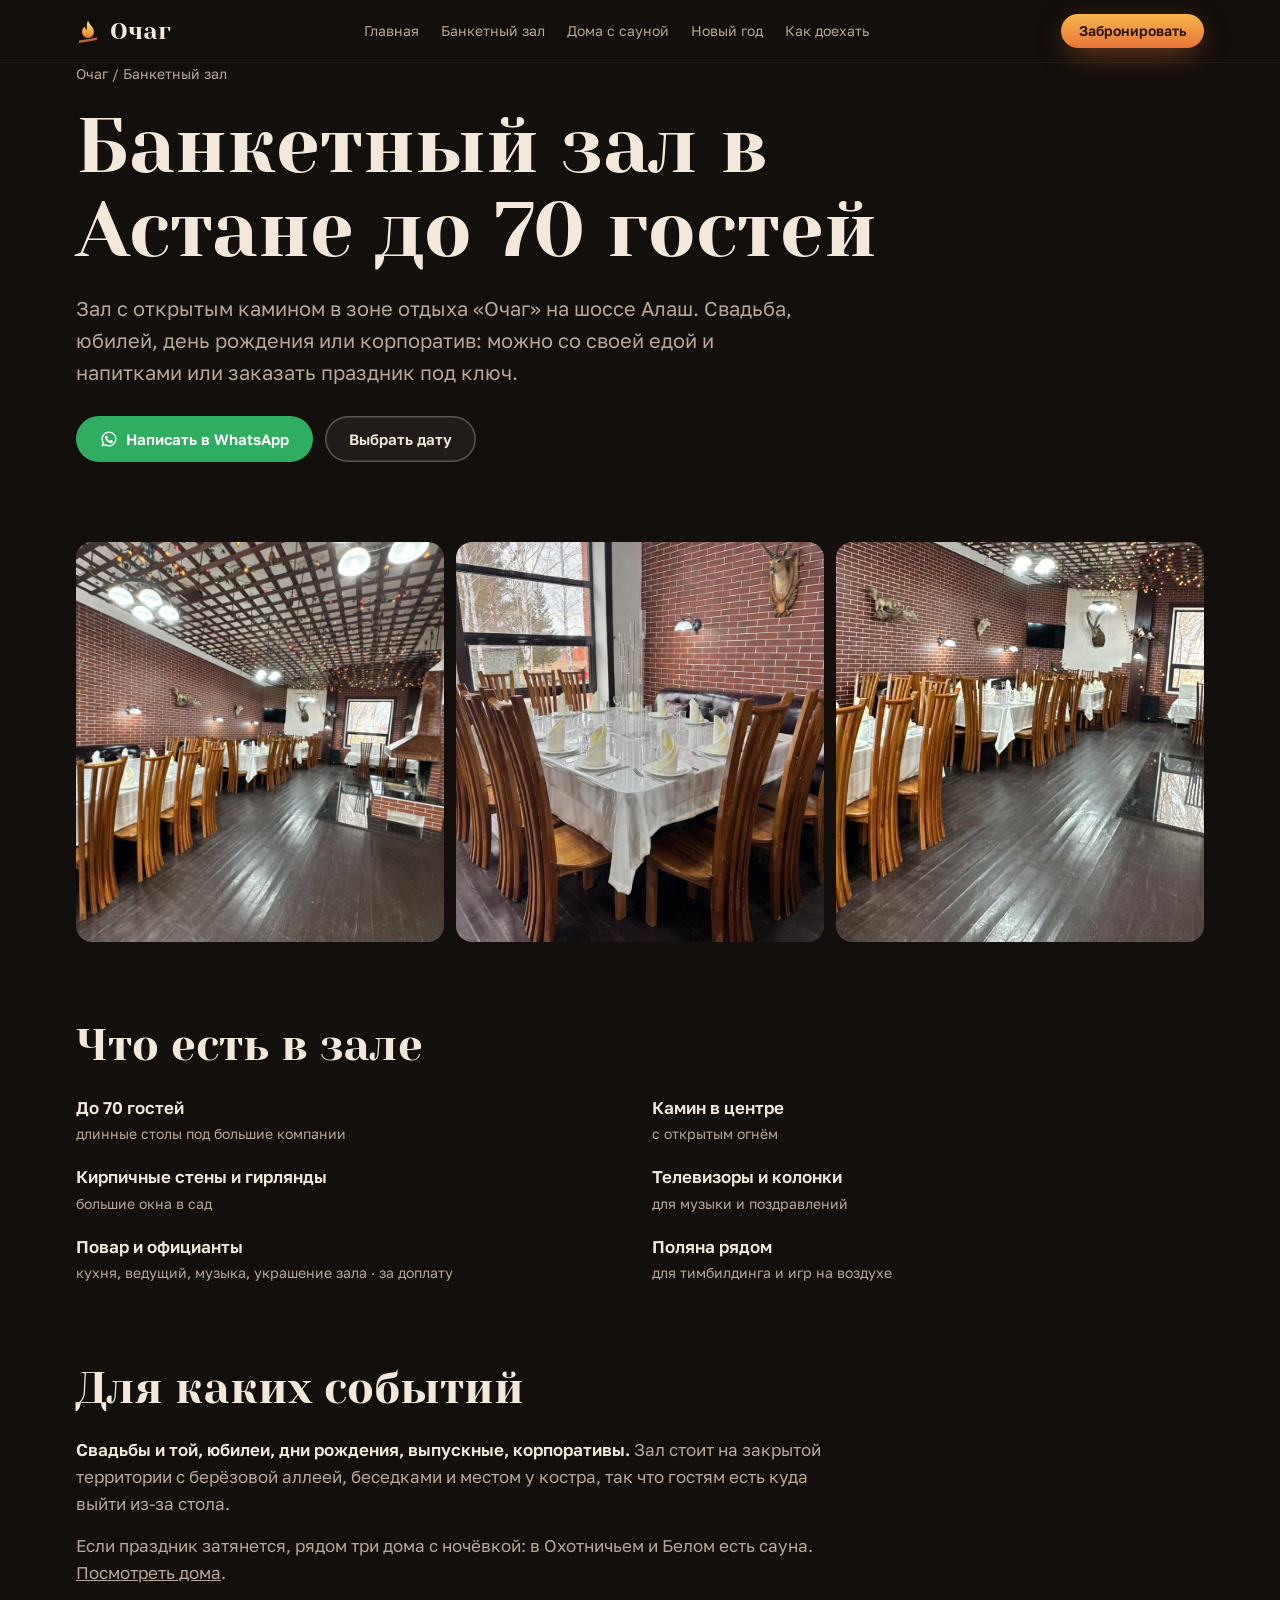
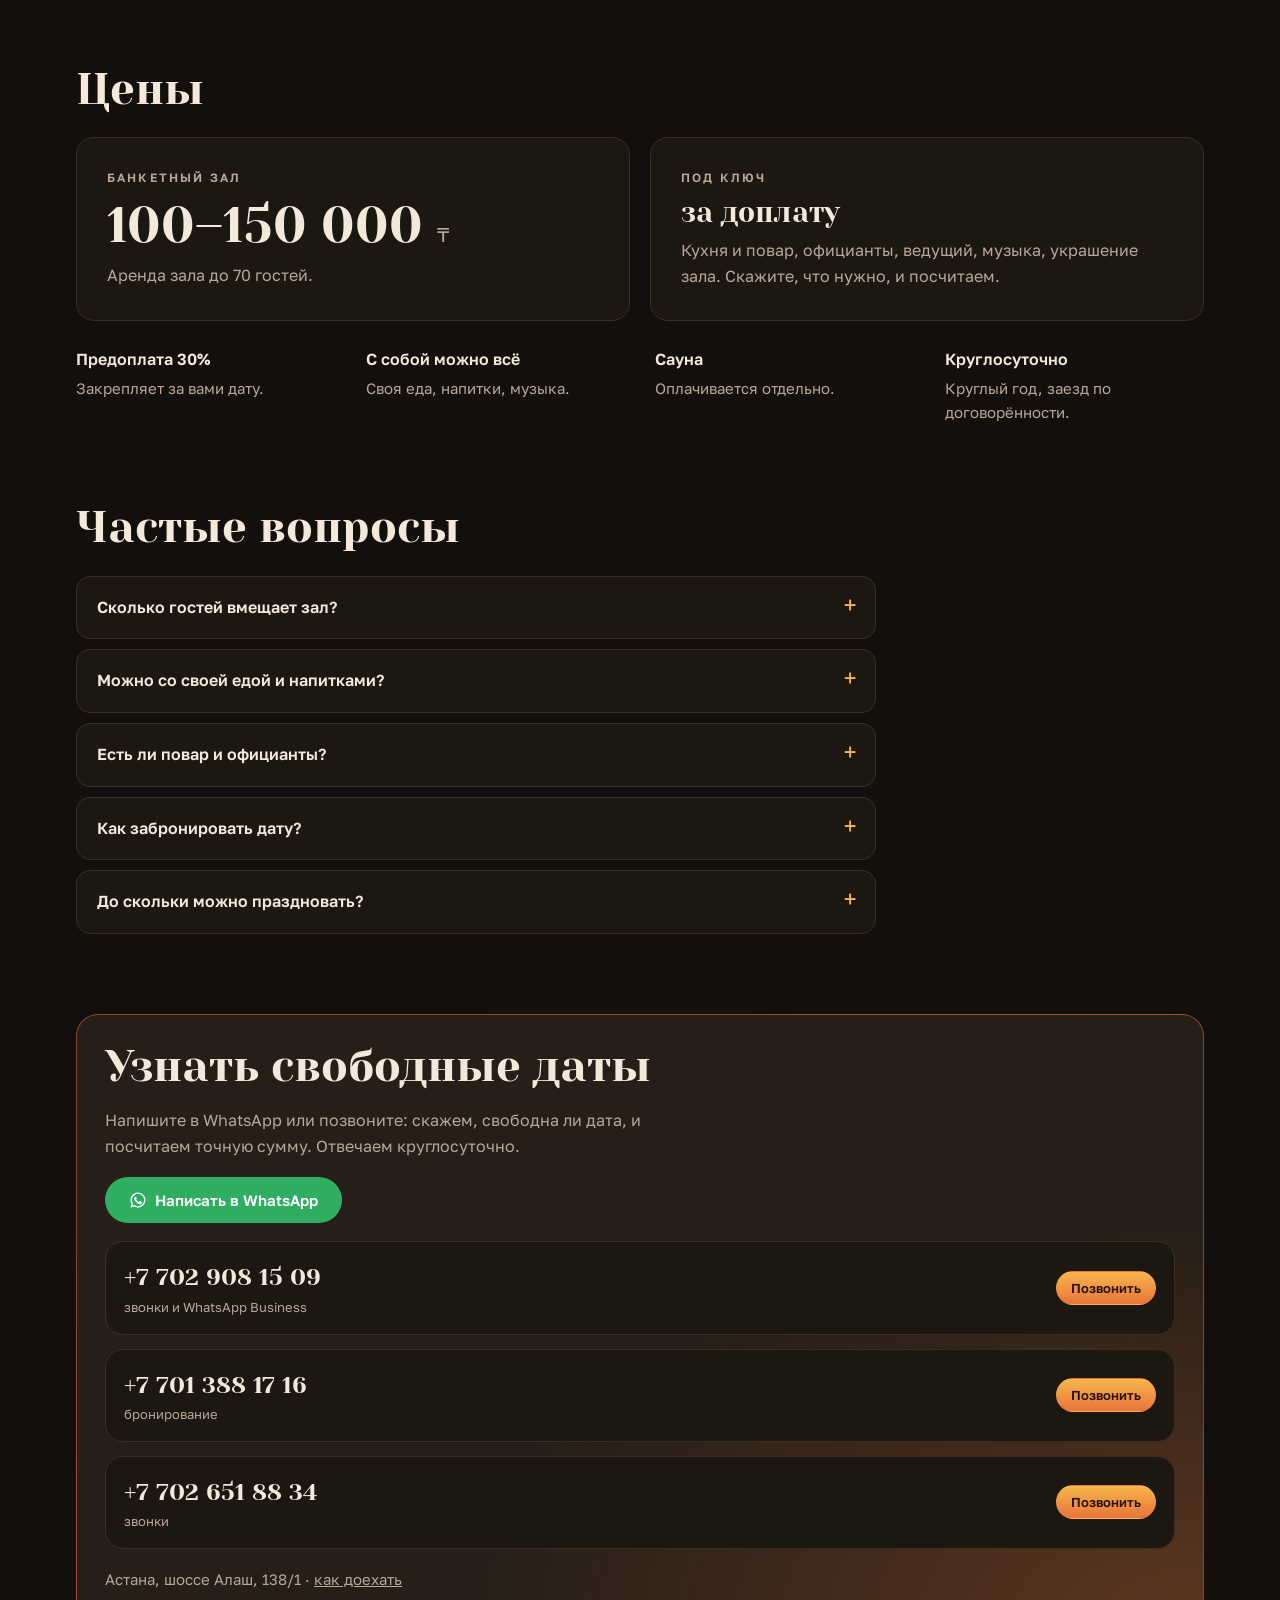
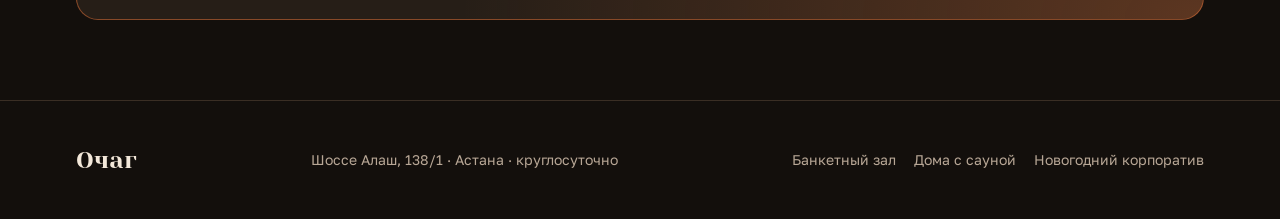
==== banketnyi-zal/index.html @ d5b0ad41 "Add landing pages (banquet hall, houses with sauna, New Year corporate) and Kazakh version of the ma" ====
<!DOCTYPE html>
<html lang="ru">
<head>
<meta charset="utf-8">
<meta name="viewport" content="width=device-width, initial-scale=1, viewport-fit=cover">
<title>Банкетный зал в Астане до 70 гостей — аренда | Очаг</title>
<meta name="description" content="Банкетный зал с камином в зоне отдыха «Очаг», Астана, шоссе Алаш 138/1. До 70 гостей, аренда 100–150 000 ₸, можно со своей едой или под ключ. Круглосуточно.">
<link rel="canonical" href="https://ochag-astana.asia/banketnyi-zal/">
<link rel="icon" href="/favicon.svg" type="image/svg+xml">
<link rel="icon" href="/favicon.ico" sizes="32x32">
<link rel="apple-touch-icon" href="/apple-touch-icon.png">
<meta name="theme-color" content="#130F0C">
<meta property="og:type" content="website">
<meta property="og:url" content="https://ochag-astana.asia/banketnyi-zal/">
<meta property="og:title" content="Банкетный зал в Астане до 70 гостей — Очаг">
<meta property="og:description" content="Банкетный зал с камином в зоне отдыха «Очаг», Астана, шоссе Алаш 138/1. До 70 гостей, аренда 100–150 000 ₸, можно со своей едой или под ключ. Круглосуточно.">
<meta property="og:image" content="https://ochag-astana.asia/img/og.jpg">
<meta property="og:locale" content="ru_RU">
<meta name="twitter:card" content="summary_large_image">
<script type="application/ld+json">[{"@context":"https://schema.org","@type":"BreadcrumbList","itemListElement":[{"@type":"ListItem","position":1,"name":"Очаг","item":"https://ochag-astana.asia/"},{"@type":"ListItem","position":2,"name":"Банкетный зал","item":"https://ochag-astana.asia/banketnyi-zal/"}]},{"@context":"https://schema.org","@type":"FAQPage","mainEntity":[{"@type":"Question","name":"Сколько гостей вмещает зал?","acceptedAnswer":{"@type":"Answer","text":"До 70 гостей."}},{"@type":"Question","name":"Можно со своей едой и напитками?","acceptedAnswer":{"@type":"Answer","text":"Да, с собой можно всё: еду, напитки, музыку."}},{"@type":"Question","name":"Есть ли повар и официанты?","acceptedAnswer":{"@type":"Answer","text":"Да. Кухня, повар, официанты, ведущий, музыка и украшение зала заказываются за доплату."}},{"@type":"Question","name":"Как забронировать дату?","acceptedAnswer":{"@type":"Answer","text":"Напишите в WhatsApp или позвоните. Дату закрепляет предоплата 30%."}},{"@type":"Question","name":"До скольки можно праздновать?","acceptedAnswer":{"@type":"Answer","text":"Работаем круглосуточно, время обсуждается при бронировании."}}]}]</script>
<link rel="preconnect" href="https://fonts.googleapis.com">
<link rel="preconnect" href="https://fonts.gstatic.com" crossorigin>
<link rel="stylesheet" href="https://fonts.googleapis.com/css2?family=Yeseva+One&family=Golos+Text:wght@400;500;600&display=swap">
<link rel="stylesheet" href="/css/site.css">
<!-- Yandex.Metrika counter -->
<script>
window.__YM=114222479;
(function(m,e,t,r,i,k,a){m[i]=m[i]||function(){(m[i].a=m[i].a||[]).push(arguments)};m[i].l=1*new Date();for(var j=0;j<document.scripts.length;j++){if(document.scripts[j].src===r){return;}}k=e.createElement(t),a=e.getElementsByTagName(t)[0],k.async=1,k.src=r,a.parentNode.insertBefore(k,a)})(window,document,"script","https://mc.yandex.ru/metrika/tag.js","ym");
ym(114222479,"init",{clickmap:true,trackLinks:true,accurateTrackBounce:true,webvisor:true});
</script>
<noscript><div><img src="https://mc.yandex.ru/watch/114222479" style="position:absolute;left:-9999px" alt=""></div></noscript>
<!-- /Yandex.Metrika counter -->
</head>
<body class="lp">
<header class="bar">
  <div class="wrap">
    <a class="logo" href="/" aria-label="Очаг, на главную"><svg viewBox="0 0 24 24" aria-hidden="true"><defs><linearGradient id="lg" x1="0" y1="0" x2="0" y2="1"><stop offset="0" stop-color="#FFE3A6"/><stop offset=".5" stop-color="#F7B64C"/><stop offset="1" stop-color="#E8743A"/></linearGradient></defs><path fill="url(#lg)" d="M12 1.5c1.2 4.3 6 6.2 6 11.6A6 6 0 0 1 12 19a6 6 0 0 1-6-5.9c0-2.8 1.5-4.3 2.7-5.6.3 2 1.3 3 2.3 3.3C10.6 8 10.6 4.8 12 1.5Z"/><path fill="#E8743A" d="M3 21.5 21 18.5V21L3 24z" opacity=".8"/></svg>Очаг</a>
    <nav class="nav" aria-label="Разделы">
      <a href="/">Главная</a>
      <a href="/banketnyi-zal/">Банкетный зал</a>
      <a href="/doma-s-saunoi/">Дома с сауной</a>
      <a href="/novogodnii-korporativ/">Новый год</a>
      <a href="/#where">Как доехать</a>
    </nav>
    <a class="btn btn-fire btn-sm" href="/#book">Забронировать</a>
  </div>
</header>
<main>
  <section class="lp-hero"><div class="wrap">
    <div class="crumbs"><a href="/">Очаг</a> / Банкетный зал</div>
    <h1>Банкетный зал в Астане до 70 гостей</h1>
    <p class="lead">Зал с открытым камином в зоне отдыха «Очаг» на шоссе Алаш. Свадьба, юбилей, день рождения или корпоратив: можно со своей едой и напитками или заказать праздник под ключ.</p>
    <div class="ctas"><a class="btn btn-wa" data-wa="Здравствуйте! Хочу узнать про банкетный зал в «Очаге»." data-goal="whatsapp" href="https://wa.me/77029081509?text=%D0%97%D0%B4%D1%80%D0%B0%D0%B2%D1%81%D1%82%D0%B2%D1%83%D0%B9%D1%82%D0%B5%21%20%D0%A5%D0%BE%D1%87%D1%83%20%D1%83%D0%B7%D0%BD%D0%B0%D1%82%D1%8C%20%D0%BF%D1%80%D0%BE%20%D0%B1%D0%B0%D0%BD%D0%BA%D0%B5%D1%82%D0%BD%D1%8B%D0%B9%20%D0%B7%D0%B0%D0%BB%20%D0%B2%20%C2%AB%D0%9E%D1%87%D0%B0%D0%B3%D0%B5%C2%BB." target="_blank" rel="noopener"><svg width="18" height="18" viewBox="0 0 24 24" aria-hidden="true"><path fill="currentColor" d="M12 2a10 10 0 0 0-8.6 15.1L2 22l5-1.3A10 10 0 1 0 12 2Zm0 18.2a8.2 8.2 0 0 1-4.2-1.2l-.3-.2-3 .8.8-2.9-.2-.3A8.2 8.2 0 1 1 12 20.2Zm4.5-6.1c-.2-.1-1.5-.7-1.7-.8-.2-.1-.4-.1-.6.1l-.8 1c-.1.2-.3.2-.5.1a6.7 6.7 0 0 1-3.3-2.9c-.3-.4.2-.4.7-1.3.1-.2 0-.3 0-.4l-.8-1.8c-.2-.5-.4-.4-.6-.4h-.5a1 1 0 0 0-.7.3 3 3 0 0 0-.9 2.2 5.2 5.2 0 0 0 1.1 2.7 11.8 11.8 0 0 0 4.5 4c1.7.7 2.3.8 3.2.6.5-.1 1.5-.6 1.7-1.2.2-.6.2-1.1.2-1.2-.1-.1-.3-.2-.5-.3Z"/></svg>Написать в WhatsApp</a><a class="btn btn-ghost" href="/#book">Выбрать дату</a></div>
  </div></section>
  <section><div class="wrap"><div class="lp-pics"><img src="/img/hall.jpg" alt="Банкетный зал «Очага» с камином и гирляндами" loading="lazy"><img src="/img/hall-window.jpg" alt="Столы у больших окон банкетного зала" loading="lazy"><img src="/img/hall-pano.jpg" alt="Панорама банкетного зала: столы вдоль кирпичных стен" loading="lazy"></div></div></section>
  <section><div class="wrap"><h2>Что есть в зале</h2><ul class="feat"><li><b>До 70 гостей</b><span>длинные столы под большие компании</span></li><li><b>Камин в центре</b><span>с открытым огнём</span></li><li><b>Кирпичные стены и гирлянды</b><span>большие окна в сад</span></li><li><b>Телевизоры и колонки</b><span>для музыки и поздравлений</span></li><li><b>Повар и официанты</b><span>кухня, ведущий, музыка, украшение зала · за доплату</span></li><li><b>Поляна рядом</b><span>для тимбилдинга и игр на воздухе</span></li></ul></div></section>
  <section><div class="wrap"><h2>Для каких событий</h2><div class="lp-text"><p><b>Свадьбы и той, юбилеи, дни рождения, выпускные, корпоративы.</b> Зал стоит на закрытой территории с берёзовой аллеей, беседками и местом у костра, так что гостям есть куда выйти из-за стола.</p><p>Если праздник затянется, рядом три дома с ночёвкой: в Охотничьем и Белом есть сауна. <a href="/doma-s-saunoi/">Посмотреть дома</a>.</p></div></div></section>
  <section><div class="wrap"><h2>Цены</h2><div class="prices"><div class="price reveal"><span class="eyebrow" style="color:var(--muted)">Банкетный зал</span><div class="num"><span data-cms="price_hall">100–150 000</span> <small>₸</small></div><p>Аренда зала до 70 гостей.</p></div><div class="price reveal"><span class="eyebrow" style="color:var(--muted)">Под ключ</span><div class="num" style="font-size:28px">за доплату</div><p>Кухня и повар, официанты, ведущий, музыка, украшение зала. Скажите, что нужно, и посчитаем.</p></div></div><div class="notes"><div><b>Предоплата 30%</b><span>Закрепляет за вами дату.</span></div><div><b>С собой можно всё</b><span>Своя еда, напитки, музыка.</span></div><div><b>Сауна</b><span>Оплачивается отдельно.</span></div><div><b>Круглосуточно</b><span>Круглый год, заезд по договорённости.</span></div></div></div></section>

  <section><div class="wrap"><h2>Частые вопросы</h2><div class="faq"><details><summary>Сколько гостей вмещает зал?</summary><p>До 70 гостей.</p></details><details><summary>Можно со своей едой и напитками?</summary><p>Да, с собой можно всё: еду, напитки, музыку.</p></details><details><summary>Есть ли повар и официанты?</summary><p>Да. Кухня, повар, официанты, ведущий, музыка и украшение зала заказываются за доплату.</p></details><details><summary>Как забронировать дату?</summary><p>Напишите в WhatsApp или позвоните. Дату закрепляет предоплата 30%.</p></details><details><summary>До скольки можно праздновать?</summary><p>Работаем круглосуточно, время обсуждается при бронировании.</p></details></div></div></section>
  <section><div class="wrap"><div class="lp-cta">
    <h2 style="margin:0">Узнать свободные даты</h2>
    <p style="color:var(--muted);max-width:60ch">Напишите в WhatsApp или позвоните: скажем, свободна ли дата, и посчитаем точную сумму. Отвечаем круглосуточно.</p>
    <div class="row"><a class="btn btn-wa" data-wa="Здравствуйте! Хочу узнать про банкетный зал в «Очаге»." data-goal="whatsapp" href="https://wa.me/77029081509?text=%D0%97%D0%B4%D1%80%D0%B0%D0%B2%D1%81%D1%82%D0%B2%D1%83%D0%B9%D1%82%D0%B5%21%20%D0%A5%D0%BE%D1%87%D1%83%20%D1%83%D0%B7%D0%BD%D0%B0%D1%82%D1%8C%20%D0%BF%D1%80%D0%BE%20%D0%B1%D0%B0%D0%BD%D0%BA%D0%B5%D1%82%D0%BD%D1%8B%D0%B9%20%D0%B7%D0%B0%D0%BB%20%D0%B2%20%C2%AB%D0%9E%D1%87%D0%B0%D0%B3%D0%B5%C2%BB." target="_blank" rel="noopener"><svg width="18" height="18" viewBox="0 0 24 24" aria-hidden="true"><path fill="currentColor" d="M12 2a10 10 0 0 0-8.6 15.1L2 22l5-1.3A10 10 0 1 0 12 2Zm0 18.2a8.2 8.2 0 0 1-4.2-1.2l-.3-.2-3 .8.8-2.9-.2-.3A8.2 8.2 0 1 1 12 20.2Zm4.5-6.1c-.2-.1-1.5-.7-1.7-.8-.2-.1-.4-.1-.6.1l-.8 1c-.1.2-.3.2-.5.1a6.7 6.7 0 0 1-3.3-2.9c-.3-.4.2-.4.7-1.3.1-.2 0-.3 0-.4l-.8-1.8c-.2-.5-.4-.4-.6-.4h-.5a1 1 0 0 0-.7.3 3 3 0 0 0-.9 2.2 5.2 5.2 0 0 0 1.1 2.7 11.8 11.8 0 0 0 4.5 4c1.7.7 2.3.8 3.2.6.5-.1 1.5-.6 1.7-1.2.2-.6.2-1.1.2-1.2-.1-.1-.3-.2-.5-.3Z"/></svg>Написать в WhatsApp</a></div>
    <div class="contacts"><div class="tel"><div><a class="n" data-cms="phone1" data-cms-tel="phone1" data-goal="call" href="tel:+77029081509">+7 702 908 15 09</a><small>звонки и WhatsApp Business</small></div><span class="tel-row"><a class="copy call" data-cms-tel="phone1" data-goal="call" href="tel:+77029081509">Позвонить</a></span></div><div class="tel"><div><a class="n" data-cms="phone2" data-cms-tel="phone2" data-goal="call" href="tel:+77013881716">+7 701 388 17 16</a><small>бронирование</small></div><span class="tel-row"><a class="copy call" data-cms-tel="phone2" data-goal="call" href="tel:+77013881716">Позвонить</a></span></div><div class="tel"><div><a class="n" data-cms="phone3" data-cms-tel="phone3" data-goal="call" href="tel:+77026518834">+7 702 651 88 34</a><small>звонки</small></div><span class="tel-row"><a class="copy call" data-cms-tel="phone3" data-goal="call" href="tel:+77026518834">Позвонить</a></span></div></div>
    <p style="color:var(--muted);font-size:15px">Астана, шоссе Алаш, 138/1 · <a href="/#where">как доехать</a></p>
  </div></div></section>
</main>
<footer><div class="wrap"><a class="logo" href="/" style="text-decoration:none">Очаг</a><span>Шоссе Алаш, 138/1 · Астана · круглосуточно</span><span class="pages"><a href="/banketnyi-zal/">Банкетный зал</a><a href="/doma-s-saunoi/">Дома с сауной</a><a href="/novogodnii-korporativ/">Новогодний корпоратив</a></span></div></footer>
<a class="btn btn-wa fab" data-wa="Здравствуйте! Хочу узнать про банкетный зал в «Очаге»." data-goal="whatsapp" href="https://wa.me/77029081509?text=%D0%97%D0%B4%D1%80%D0%B0%D0%B2%D1%81%D1%82%D0%B2%D1%83%D0%B9%D1%82%D0%B5%21%20%D0%A5%D0%BE%D1%87%D1%83%20%D1%83%D0%B7%D0%BD%D0%B0%D1%82%D1%8C%20%D0%BF%D1%80%D0%BE%20%D0%B1%D0%B0%D0%BD%D0%BA%D0%B5%D1%82%D0%BD%D1%8B%D0%B9%20%D0%B7%D0%B0%D0%BB%20%D0%B2%20%C2%AB%D0%9E%D1%87%D0%B0%D0%B3%D0%B5%C2%BB." target="_blank" rel="noopener" aria-label="Написать в WhatsApp"><svg width="18" height="18" viewBox="0 0 24 24" aria-hidden="true"><path fill="currentColor" d="M12 2a10 10 0 0 0-8.6 15.1L2 22l5-1.3A10 10 0 1 0 12 2Zm0 18.2a8.2 8.2 0 0 1-4.2-1.2l-.3-.2-3 .8.8-2.9-.2-.3A8.2 8.2 0 1 1 12 20.2Zm4.5-6.1c-.2-.1-1.5-.7-1.7-.8-.2-.1-.4-.1-.6.1l-.8 1c-.1.2-.3.2-.5.1a6.7 6.7 0 0 1-3.3-2.9c-.3-.4.2-.4.7-1.3.1-.2 0-.3 0-.4l-.8-1.8c-.2-.5-.4-.4-.6-.4h-.5a1 1 0 0 0-.7.3 3 3 0 0 0-.9 2.2 5.2 5.2 0 0 0 1.1 2.7 11.8 11.8 0 0 0 4.5 4c1.7.7 2.3.8 3.2.6.5-.1 1.5-.6 1.7-1.2.2-.6.2-1.1.2-1.2-.1-.1-.3-.2-.5-.3Z"/></svg>WhatsApp</a>
<script src="/js/site.js" defer></script>
</body>
</html>
---- css/site.css ----
:root{padding-top:env(safe-area-inset-top,0px);padding-bottom:env(safe-area-inset-bottom,0px)}
body{margin:0}
img{max-width:100%}
[hidden]{display:none!important}

/* Сюжет: вечер в Очаге. Живой костёр → фильм 30 сек → территория → Охотничий дом → зал + Новый год → цены → бронь → дорога.
   Одна тёмная «костровая» гамма. */
:root{
  color-scheme:dark;
  --bg:#130F0C; --surface:#1D1712; --raise:#261E17;
  --fg:#F3E8DA; --muted:#B8A796; --line:#3A2E24;
  --ember:#E8743A; --flame:#F7B64C; --wa:#2FAE62;
  --display:"Yeseva One",Georgia,"Times New Roman",serif;
  --body:"Golos Text","Segoe UI",system-ui,-apple-system,sans-serif;
  --r:18px;
}
*{box-sizing:border-box}
html{scroll-behavior:smooth}
body{background:var(--bg);color:var(--fg);font-family:var(--body);font-size:16px;line-height:1.6}
.wrap{max-width:1160px;margin:0 auto;padding-left:max(16px,env(safe-area-inset-left,0px));padding-right:max(16px,env(safe-area-inset-right,0px))}
h1,h2,h3{font-family:var(--display);font-weight:400;text-wrap:balance;margin:0;line-height:1.08}
h2{font-size:clamp(32px,5vw,56px)}
h3{font-size:26px}
p{margin:0}
a{color:inherit}
.eyebrow{font-size:12px;letter-spacing:.18em;text-transform:uppercase;color:var(--flame);font-weight:600}
.chapter{font-family:var(--display);color:var(--ember);font-size:15px;letter-spacing:.06em}
section{padding-block:96px}
.sec-head{display:grid;gap:12px;margin-bottom:40px;max-width:680px}
.sec-head p{color:var(--muted);font-size:17px}

body::before{content:"";position:fixed;inset:0 0 auto;height:env(safe-area-inset-top,0px);z-index:10;background:var(--bg)}
.bar{position:sticky;top:env(safe-area-inset-top,0px);z-index:9;background:rgba(19,15,12,.74);backdrop-filter:blur(10px);-webkit-backdrop-filter:blur(10px);border-bottom:1px solid rgba(243,232,218,.06)}
.bar .wrap{display:flex;align-items:center;justify-content:space-between;gap:16px;padding-block:12px}
.logo{font-family:var(--display);font-size:24px;text-decoration:none;display:flex;align-items:center;gap:10px}
.logo svg{width:24px;height:24px}
.nav{display:flex;gap:22px;font-size:14px}
.nav a{text-decoration:none;color:var(--muted);transition:color .2s}
.nav a:hover{color:var(--fg)}
@media (max-width:900px){.bar .wrap{flex-wrap:wrap;row-gap:8px;padding-block:10px 0}.nav{order:3;width:100%;overflow-x:auto;white-space:nowrap;scrollbar-width:none;padding-bottom:10px;gap:20px}.nav::-webkit-scrollbar{display:none}.nav a{padding-block:4px}}

.bar-end{display:flex;align-items:center;gap:12px}
.lang{font-size:13px;font-weight:600;letter-spacing:.08em;color:var(--muted);text-decoration:none;padding:6px 4px}
.lang:hover{color:var(--fg)}
.pages{display:flex;flex-wrap:wrap;gap:6px 18px}
.btn{display:inline-flex;align-items:center;justify-content:center;gap:8px;border:0;border-radius:999px;padding:14px 24px;font:600 15px/1 var(--body);text-decoration:none;cursor:pointer;transition:transform .2s ease,box-shadow .2s ease,background .2s}
.btn:active{transform:translateY(1px)}
.btn:focus-visible,a:focus-visible,input:focus-visible,select:focus-visible,textarea:focus-visible,button:focus-visible,summary:focus-visible{outline:3px solid var(--flame);outline-offset:3px}
.btn-fire{background:linear-gradient(180deg,var(--flame),var(--ember));color:#2A1408;box-shadow:0 8px 30px -8px rgba(232,116,58,.7)}
.btn-fire:hover{box-shadow:0 10px 40px -6px rgba(247,182,76,.85);transform:translateY(-2px)}
.btn-wa{background:var(--wa);color:#fff}
.btn-ghost{background:rgba(243,232,218,.06);color:var(--fg);box-shadow:inset 0 0 0 1.5px rgba(243,232,218,.28)}
.btn-ghost:hover{background:rgba(243,232,218,.12)}
.btn-sm{padding:10px 18px;font-size:14px}

/* HERO — живой костёр */
.hero{position:relative;display:grid;grid-template-columns:minmax(0,1fr) minmax(0,1fr);min-height:clamp(620px,92svh,940px);padding-block:0;overflow:hidden;isolation:isolate}
.hero-media{position:relative;grid-column:2;grid-row:1;overflow:hidden;background:#2a1a0e}
.hero-media img,.hero-media video{position:absolute;inset:0;width:100%;height:100%;max-width:none;object-fit:cover;object-position:42% 55%}
.hero-media video{opacity:0;transition:opacity 1.2s ease}
.hero-media video.on{opacity:1}
.hero-media::after{content:"";position:absolute;inset:0;pointer-events:none;background:linear-gradient(90deg,var(--bg) 0,rgba(19,15,12,0) 30%),linear-gradient(0deg,var(--bg) 0,rgba(19,15,12,0) 22%)}
#embers{position:absolute;inset:0;width:100%;height:100%;pointer-events:none}
.hero .wrap{grid-column:1;grid-row:1;align-self:center;width:100%;max-width:640px;margin-left:auto;margin-right:0;display:grid;gap:26px;padding-block:80px 96px;position:relative;z-index:1}
.hero h1{font-size:clamp(72px,11vw,170px);line-height:.9;text-shadow:0 0 60px rgba(232,116,58,.45);animation:breathe 4s ease-in-out infinite}
@keyframes breathe{50%{text-shadow:0 0 90px rgba(247,182,76,.65)}}
.hero h1 .sub{display:block;margin-top:18px;font-family:var(--body);font-weight:600;font-size:clamp(14px,1.5vw,19px);line-height:1.3;letter-spacing:.28em;text-transform:uppercase;color:var(--flame);text-shadow:none}
.hero .tag{font-size:13px;letter-spacing:.32em;text-transform:uppercase;color:var(--flame)}
.hero .lead{font-size:clamp(17px,1.6vw,21px);max-width:38ch;opacity:.9}
.hero .ctas{display:flex;flex-wrap:wrap;gap:12px}
.facts{display:flex;flex-wrap:wrap;gap:12px 32px;font-size:14px;color:var(--muted)}
.facts b{font-family:var(--display);font-weight:400;font-size:28px;display:block;color:var(--fg);line-height:1.1}
@media (max-width:860px){
  .hero{grid-template-columns:1fr;min-height:0}
  .hero-media{grid-column:1;grid-row:1;height:68svh;min-height:420px}
  .hero-media::after{background:linear-gradient(0deg,var(--bg) 0,rgba(19,15,12,0) 32%),linear-gradient(180deg,rgba(19,15,12,.45),transparent 18%)}
  .hero .wrap{grid-column:1;grid-row:2;margin:-70px 0 0;max-width:none;padding-block:0 60px}
}

/* Marquee */
.marquee{padding-block:26px;border-block:1px solid var(--line);overflow:hidden;background:var(--surface)}
.marquee .track{display:flex;gap:48px;width:max-content;animation:slide 40s linear infinite;font-family:var(--display);font-size:clamp(24px,3.4vw,38px);white-space:nowrap}
.marquee span{display:inline-flex;align-items:center;gap:48px}
.marquee span::after{content:"";width:10px;height:10px;border-radius:50%;background:var(--ember);box-shadow:0 0 14px var(--ember)}
@keyframes slide{to{transform:translateX(-50%)}}

/* Film */
.film{display:grid;grid-template-columns:minmax(0,1fr) auto;gap:64px;align-items:center}
.phone{position:relative;width:min(340px,80vw);aspect-ratio:9/16;border-radius:34px;overflow:hidden;background:#000;border:8px solid #0b0806;box-shadow:0 0 0 1px var(--line),0 50px 100px -40px rgba(232,116,58,.55);justify-self:center}
.phone video{position:absolute;inset:0;width:100%;height:100%;object-fit:cover}
.toc{display:grid;gap:0;margin:0;padding:0;list-style:none;border-top:1px solid var(--line)}
.toc a{display:flex;justify-content:space-between;gap:16px;padding:16px 0;border-bottom:1px solid var(--line);text-decoration:none;font-size:18px;transition:color .2s,padding .3s}
.toc a:hover{color:var(--flame);padding-left:8px}
.toc a span{color:var(--muted);font-size:14px;font-variant-numeric:tabular-nums}
@media (max-width:860px){.film{grid-template-columns:1fr;gap:40px}}

/* Territory */
.terr{display:grid;grid-template-columns:1.25fr 1fr 1fr;grid-template-rows:260px 260px;gap:12px}
.terr figure{margin:0;position:relative;overflow:hidden;border-radius:16px;background:var(--surface)}
.terr img{width:100%;height:100%;object-fit:cover;display:block;transition:transform .8s ease}
.terr figure:hover img{transform:scale(1.05)}
.terr figcaption{position:absolute;left:12px;bottom:12px;font-size:13px;background:rgba(19,15,12,.72);padding:5px 12px;border-radius:999px;backdrop-filter:blur(6px)}
.terr .big{grid-row:span 2}
@media (max-width:760px){.terr{grid-template-columns:1fr 1fr;grid-template-rows:300px 180px 180px}.terr .big{grid-column:span 2;grid-row:auto}}
.amen{margin-top:20px;display:grid;grid-template-columns:repeat(auto-fit,minmax(min(100%,180px),1fr));gap:1px;background:var(--line);border:1px solid var(--line);border-radius:var(--r);overflow:hidden}
.amen div{background:var(--surface);padding:18px 20px;display:grid;gap:4px}
.amen b{font-weight:600}
.amen small{color:var(--muted);font-size:13px}

/* House showcase */
.house{display:grid;grid-template-columns:minmax(0,1.1fr) minmax(0,1fr);gap:48px;align-items:start}
@media (max-width:900px){.house{grid-template-columns:1fr;gap:32px}}
.viewer{display:grid;grid-template-columns:minmax(0,1fr) 92px;gap:12px}
.stage{position:relative;aspect-ratio:3/4;max-height:78svh;border-radius:20px;overflow:hidden;background:var(--surface);border:1px solid var(--line)}
.stage img,.stage video{position:absolute;inset:0;width:100%;height:100%;object-fit:cover}
.stage img{transition:opacity .45s ease}
.stage .label{position:absolute;left:14px;bottom:14px;background:rgba(19,15,12,.75);padding:6px 14px;border-radius:999px;font-size:14px;backdrop-filter:blur(6px)}
.thumbs{display:grid;gap:10px;align-content:start}
.thumbs button{padding:0;border:2px solid transparent;border-radius:12px;overflow:hidden;background:var(--surface);cursor:pointer;aspect-ratio:3/4;transition:border-color .2s,transform .2s}
.thumbs button:hover{transform:translateY(-2px)}
.thumbs button[aria-pressed="true"]{border-color:var(--flame)}
.thumbs img{width:100%;height:100%;object-fit:cover;display:block}
.thumbs .play{display:grid;place-items:center;background:linear-gradient(180deg,var(--flame),var(--ember));color:#2A1408;font:600 12px var(--body);text-align:center;padding:6px}
.thumbs .play i{display:block;width:0;height:0;margin:0 auto 6px;border-left:14px solid #2A1408;border-top:9px solid transparent;border-bottom:9px solid transparent}
@media (max-width:540px){.viewer{grid-template-columns:1fr}.thumbs{grid-template-columns:repeat(6,1fr)}.thumbs button{aspect-ratio:1}.thumbs .play{font-size:0}.thumbs .play i{margin:0 auto}}
.specs{display:flex;flex-wrap:wrap;gap:8px}
.chip{font-size:14px;border:1px solid var(--line);border-radius:999px;padding:6px 13px;color:var(--muted)}
.chip.strong{border-color:rgba(232,116,58,.6);color:var(--flame);font-weight:600}
.feat{display:grid;grid-template-columns:1fr 1fr;gap:18px 24px;margin:0;padding:0;list-style:none}
.feat li{display:grid;gap:2px}
.feat b{font-weight:600;font-size:17px}
.feat span{color:var(--muted);font-size:14px}
@media (max-width:480px){.feat{grid-template-columns:1fr}}
.wood{margin-top:64px;display:grid;grid-template-columns:minmax(0,1.2fr) minmax(0,1fr);gap:40px;align-items:center;border:1px solid var(--line);border-radius:22px;padding:20px;background:var(--surface)}
.wood-pics{display:grid;grid-template-columns:1.25fr 1fr;grid-template-rows:200px 200px;gap:10px}
.wood-pics figure{margin:0;position:relative;overflow:hidden;border-radius:14px;background:var(--raise)}
.wood-pics img{width:100%;height:100%;object-fit:cover;display:block;transition:transform .8s ease}
.wood-pics figure:hover img{transform:scale(1.05)}
.wood-pics .wp-main{grid-row:span 2}
.wood-pics .wp-main img{object-position:center 25%}
.wood-pics figcaption{position:absolute;left:10px;bottom:10px;font-size:12px;background:rgba(19,15,12,.72);padding:4px 11px;border-radius:999px}
.wood.white{margin-top:16px;grid-template-columns:minmax(0,1fr) minmax(0,1.2fr)}
.wood-pics.two{grid-template-columns:1fr 1fr;grid-template-rows:410px}
.wood.white .wood-txt{padding:8px 0 8px 12px}
@media (max-width:860px){.wood.white{grid-template-columns:1fr}.wood.white .wood-pics{order:-1}.wood-pics.two{grid-template-rows:320px}.wood.white .wood-txt{padding:4px}}
.wood-txt{display:grid;gap:16px;padding:8px 12px 8px 0}
.wood-txt p{color:var(--muted)}
@media (max-width:860px){.wood{grid-template-columns:1fr;padding:14px}.wood-pics{grid-template-rows:180px 180px}.wood-txt{padding:4px}}
.others{margin-top:16px;display:grid;grid-template-columns:repeat(auto-fit,minmax(min(100%,320px),1fr));gap:16px}
.other{border:1px solid var(--line);border-radius:var(--r);padding:24px;background:var(--surface);display:grid;gap:12px}
.other p{color:var(--muted);font-size:15px}

/* Hall */
.pano{position:relative;border-radius:22px;overflow:hidden;border:1px solid var(--line);background:var(--surface)}
.pano-track{overflow-x:auto;overflow-y:hidden;scrollbar-width:none;cursor:grab;touch-action:pan-x pan-y}
.pano-track::-webkit-scrollbar{display:none}
.pano-track img{display:block;height:clamp(300px,42vw,520px);width:auto;max-width:none;user-select:none;-webkit-user-drag:none}
.pano .hint{position:absolute;right:14px;bottom:14px;background:rgba(19,15,12,.75);padding:6px 14px;border-radius:999px;font-size:13px;color:var(--fg);pointer-events:none;backdrop-filter:blur(6px)}
.hall-grid{margin-top:40px;display:grid;grid-template-columns:minmax(0,1fr) auto;gap:48px;align-items:center}
.hall-grid .phone{width:min(300px,78vw)}
@media (max-width:860px){.hall-grid{grid-template-columns:1fr}}
.play-btn{position:absolute;inset:0;display:grid;place-items:center;background:linear-gradient(0deg,rgba(19,15,12,.55),rgba(19,15,12,.05));border:0;cursor:pointer;color:var(--fg);font:600 15px var(--body)}
.play-btn span{display:grid;justify-items:center;gap:12px}
.play-btn i{width:72px;height:72px;border-radius:50%;display:grid;place-items:center;background:linear-gradient(180deg,var(--flame),var(--ember));box-shadow:0 0 40px -6px var(--ember)}
.play-btn i::before{content:"";margin-left:6px;border-left:22px solid #2A1408;border-top:14px solid transparent;border-bottom:14px solid transparent}

.ny{position:relative;overflow:hidden;padding-block:0;min-height:520px;display:grid;align-items:center;isolation:isolate;margin-top:96px}
.ny .bg{position:absolute;inset:0;width:100%;height:100%;max-width:none;object-fit:cover;z-index:-2}
.ny::after{content:"";position:absolute;inset:0;z-index:-1;background:linear-gradient(90deg,rgba(19,15,12,.94) 0,rgba(19,15,12,.7) 45%,rgba(19,15,12,.2)),linear-gradient(0deg,var(--bg),transparent 25%),linear-gradient(180deg,var(--bg),transparent 25%)}
.ny .wrap{width:100%;display:grid;gap:18px;padding-block:96px}
.ny .yr{font-family:var(--display);font-size:clamp(84px,14vw,170px);line-height:.85;background:linear-gradient(180deg,#FFE3A6,var(--flame) 45%,var(--ember));-webkit-background-clip:text;background-clip:text;color:transparent;filter:drop-shadow(0 0 30px rgba(247,182,76,.35))}
.ny p{opacity:.9;max-width:46ch;font-size:17px}
@media (max-width:760px){.ny::after{background:linear-gradient(0deg,rgba(19,15,12,.95) 0,rgba(19,15,12,.82) 60%,rgba(19,15,12,.5)),linear-gradient(180deg,var(--bg),transparent 20%)}}

/* Prices */
.prices{display:grid;grid-template-columns:repeat(auto-fit,minmax(min(100%,300px),1fr));gap:20px}
.price{border-radius:var(--r);padding:30px;display:grid;gap:10px;align-content:start;border:1px solid var(--line);background:var(--surface)}
.price.hot{background:radial-gradient(120% 120% at 100% 100%,rgba(232,116,58,.35),transparent 55%),var(--raise);border-color:rgba(232,116,58,.5)}
.price .num{font-family:var(--display);font-size:clamp(36px,4.6vw,50px);font-variant-numeric:tabular-nums;line-height:1.1}
.price .num small{font-family:var(--body);font-size:.4em;color:var(--muted)}
.price p{color:var(--muted)}
.extra{margin-top:20px;display:flex;flex-wrap:wrap;gap:16px 32px;align-items:center;justify-content:space-between;border:1px dashed rgba(232,116,58,.5);border-radius:var(--r);padding:22px 26px}
.extra div{display:grid;gap:6px;max-width:640px}
.notes{margin-top:26px;display:grid;grid-template-columns:repeat(auto-fit,minmax(min(100%,240px),1fr));gap:16px 30px}
.notes div{display:grid;gap:4px;align-content:start}
.notes b{font-weight:600}
.notes span{color:var(--muted);font-size:15px}

/* Booking */
.steps{display:grid;grid-template-columns:repeat(3,1fr);gap:20px;margin-bottom:48px;counter-reset:s}
@media (max-width:760px){.steps{grid-template-columns:1fr}}
.step{position:relative;padding:24px 24px 24px 84px;border-radius:var(--r);background:var(--surface);border:1px solid var(--line);counter-increment:s;min-height:110px}
.step::before{content:counter(s);position:absolute;left:22px;top:20px;width:44px;height:44px;border-radius:50%;display:grid;place-items:center;font-family:var(--display);font-size:22px;color:#2A1408;background:linear-gradient(180deg,var(--flame),var(--ember));box-shadow:0 0 24px -4px var(--ember)}
.step b{display:block;font-size:17px;margin-bottom:4px}
.step span{color:var(--muted);font-size:15px}
.book-grid{display:grid;grid-template-columns:1.15fr .85fr;gap:40px;align-items:start}
@media (max-width:900px){.book-grid{grid-template-columns:1fr}}
.card{background:var(--surface);border:1px solid var(--line);border-radius:var(--r);padding:28px}
form{display:grid;grid-template-columns:minmax(0,1fr) minmax(0,1fr);gap:14px}
form .full{grid-column:1/-1}
@media (max-width:540px){form{grid-template-columns:minmax(0,1fr)}.card{padding:20px}}
label{display:grid;min-width:0;gap:6px;font-size:14px;font-weight:500;color:var(--muted)}
input,select,textarea{font:inherit;color:var(--fg);background:var(--bg);border:1px solid var(--line);border-radius:12px;padding:12px 14px;width:100%;min-width:0}
input:focus,select:focus,textarea:focus{border-color:var(--ember)}
textarea{resize:vertical;min-height:84px}
input[type=date]{-webkit-appearance:none;appearance:none;min-height:46px}
.seg{display:flex;gap:8px;flex-wrap:wrap}
.seg input{position:absolute;opacity:0;pointer-events:none;width:1px;height:1px;padding:0;margin:0}
.seg label{display:inline-flex;cursor:pointer;border:1px solid var(--line);border-radius:999px;padding:9px 18px;font-size:14px;background:var(--bg);color:var(--fg)}
.seg input:checked+label{background:var(--fg);color:var(--bg);border-color:var(--fg)}
.seg input:focus-visible+label{outline:3px solid var(--flame);outline-offset:2px}
.preview{grid-column:1/-1;font-size:14px;color:var(--muted);background:var(--bg);border:1px dashed var(--line);border-radius:12px;padding:12px 14px;white-space:pre-wrap;min-width:0;overflow-wrap:anywhere}
.contacts{display:grid;gap:14px}
.tel{display:flex;align-items:center;justify-content:space-between;gap:12px;border:1px solid var(--line);border-radius:var(--r);padding:16px 18px;background:var(--surface)}
@media (max-width:540px){.tel{flex-wrap:wrap}}
.tel .n{white-space:nowrap;text-decoration:none;font-family:var(--display);font-size:clamp(20px,2.6vw,24px);font-variant-numeric:tabular-nums;user-select:all}
.tel small{display:block;color:var(--muted);font-size:13px}
.copy{border:1px solid var(--line);background:var(--raise);color:var(--fg);border-radius:999px;padding:8px 14px;font:500 13px var(--body);cursor:pointer;flex:none}
.copy:hover{border-color:var(--ember)}

/* Where */
.where{display:grid;grid-template-columns:1fr 1fr;gap:28px;align-items:stretch}
@media (max-width:900px){.where{grid-template-columns:1fr}}
.mapcard{position:relative;border-radius:var(--r);overflow:hidden;min-height:340px;display:grid;align-content:end;padding:28px;gap:6px;isolation:isolate}
.mapcard img{position:absolute;inset:0;width:100%;height:100%;object-fit:cover;z-index:-2}
.mapcard::after{content:"";position:absolute;inset:0;z-index:-1;background:linear-gradient(0deg,rgba(19,15,12,.92) 10%,rgba(19,15,12,.2) 70%)}
.addr{font-family:var(--display);font-size:clamp(28px,3.6vw,38px);line-height:1.1}
.where-info{display:grid;gap:22px;align-content:center}
.links{display:flex;flex-wrap:wrap;gap:10px}
.rating{display:flex;align-items:baseline;gap:12px;flex-wrap:wrap}
.rating b{font-family:var(--display);font-size:46px;font-weight:400;color:var(--flame);line-height:1}
.rating span{color:var(--muted);font-size:14px}

.faq{display:grid;gap:10px;max-width:800px}
details{border:1px solid var(--line);border-radius:14px;background:var(--surface);padding:0 20px}
details[open]{border-color:rgba(232,116,58,.45)}
summary{cursor:pointer;padding:18px 0;font-weight:600;list-style:none;display:flex;justify-content:space-between;gap:12px}
summary::-webkit-details-marker{display:none}
summary::after{content:"+";font-family:var(--display);font-size:22px;line-height:1;color:var(--flame);transition:transform .3s}
details[open] summary::after{transform:rotate(45deg)}
details p{padding:0 0 18px;color:var(--muted)}

footer{border-top:1px solid var(--line);padding-block:40px;font-size:14px;color:var(--muted)}
footer .wrap{display:flex;flex-wrap:wrap;gap:12px 32px;justify-content:space-between;align-items:center}
footer .logo{color:var(--fg)}
footer a{text-decoration:none;white-space:nowrap}
.tel-row{display:flex;gap:8px;flex:none}
.copy.call{background:linear-gradient(180deg,var(--flame),var(--ember));color:#2A1408;border-color:transparent;text-decoration:none;font-weight:600}
.fab{position:fixed;right:calc(16px + env(safe-area-inset-right,0px));bottom:calc(16px + env(safe-area-inset-bottom,0px));z-index:8;box-shadow:0 10px 30px rgba(0,0,0,.45)}
@media (min-width:901px){.fab{display:none}}
@media (max-width:900px){footer{padding-bottom:96px}}
.toast{position:fixed;left:50%;bottom:calc(24px + env(safe-area-inset-bottom,0px));transform:translateX(-50%);background:var(--fg);color:var(--bg);padding:10px 18px;border-radius:999px;font-size:14px;z-index:20}

@media (prefers-reduced-motion:no-preference){
  @supports (animation-timeline: view()){
    .reveal{animation:rise linear both;animation-timeline:view();animation-range:entry 0% cover 26%}
    @keyframes rise{from{opacity:.3;transform:translateY(46px) scale(.985)}to{opacity:1;transform:none}}
    .terr figure{animation:lift linear both;animation-timeline:view();animation-range:entry 0% cover 30%}
    @keyframes lift{from{opacity:.35;transform:perspective(900px) rotateX(12deg) translateY(36px)}to{opacity:1;transform:none}}
  }
}
@media (prefers-reduced-motion:reduce){
  html{scroll-behavior:auto}
  .marquee .track,.hero h1{animation:none}
}

.lp-hero{padding-block:64px 40px}
.lp-hero h1{font-size:clamp(38px,6.2vw,78px)}
.lp-hero .lead{font-size:clamp(17px,1.6vw,20px);color:var(--muted);max-width:62ch;margin-top:20px}
.lp-hero .ctas{display:flex;flex-wrap:wrap;gap:12px;margin-top:28px}
.crumbs{font-size:14px;color:var(--muted);margin-bottom:18px}
.crumbs a{text-decoration:none}
.lp section{padding-block:0 80px}
.lp-pics{display:grid;grid-template-columns:repeat(auto-fit,minmax(min(100%,300px),1fr));gap:12px}
.lp-pics img{width:100%;height:clamp(240px,32vw,400px);object-fit:cover;border-radius:16px;display:block;background:var(--surface)}
.lp-text{display:grid;gap:14px;max-width:760px;color:var(--muted);font-size:17px}
.lp-text b{color:var(--fg);font-weight:600}
.lp h2{font-size:clamp(28px,4vw,44px);margin-bottom:24px}
.lp-cta{border:1px solid rgba(232,116,58,.5);border-radius:22px;padding:28px;background:radial-gradient(120% 120% at 100% 100%,rgba(232,116,58,.28),transparent 55%),var(--raise);display:grid;gap:18px}
.lp-cta .row{display:flex;flex-wrap:wrap;gap:12px}
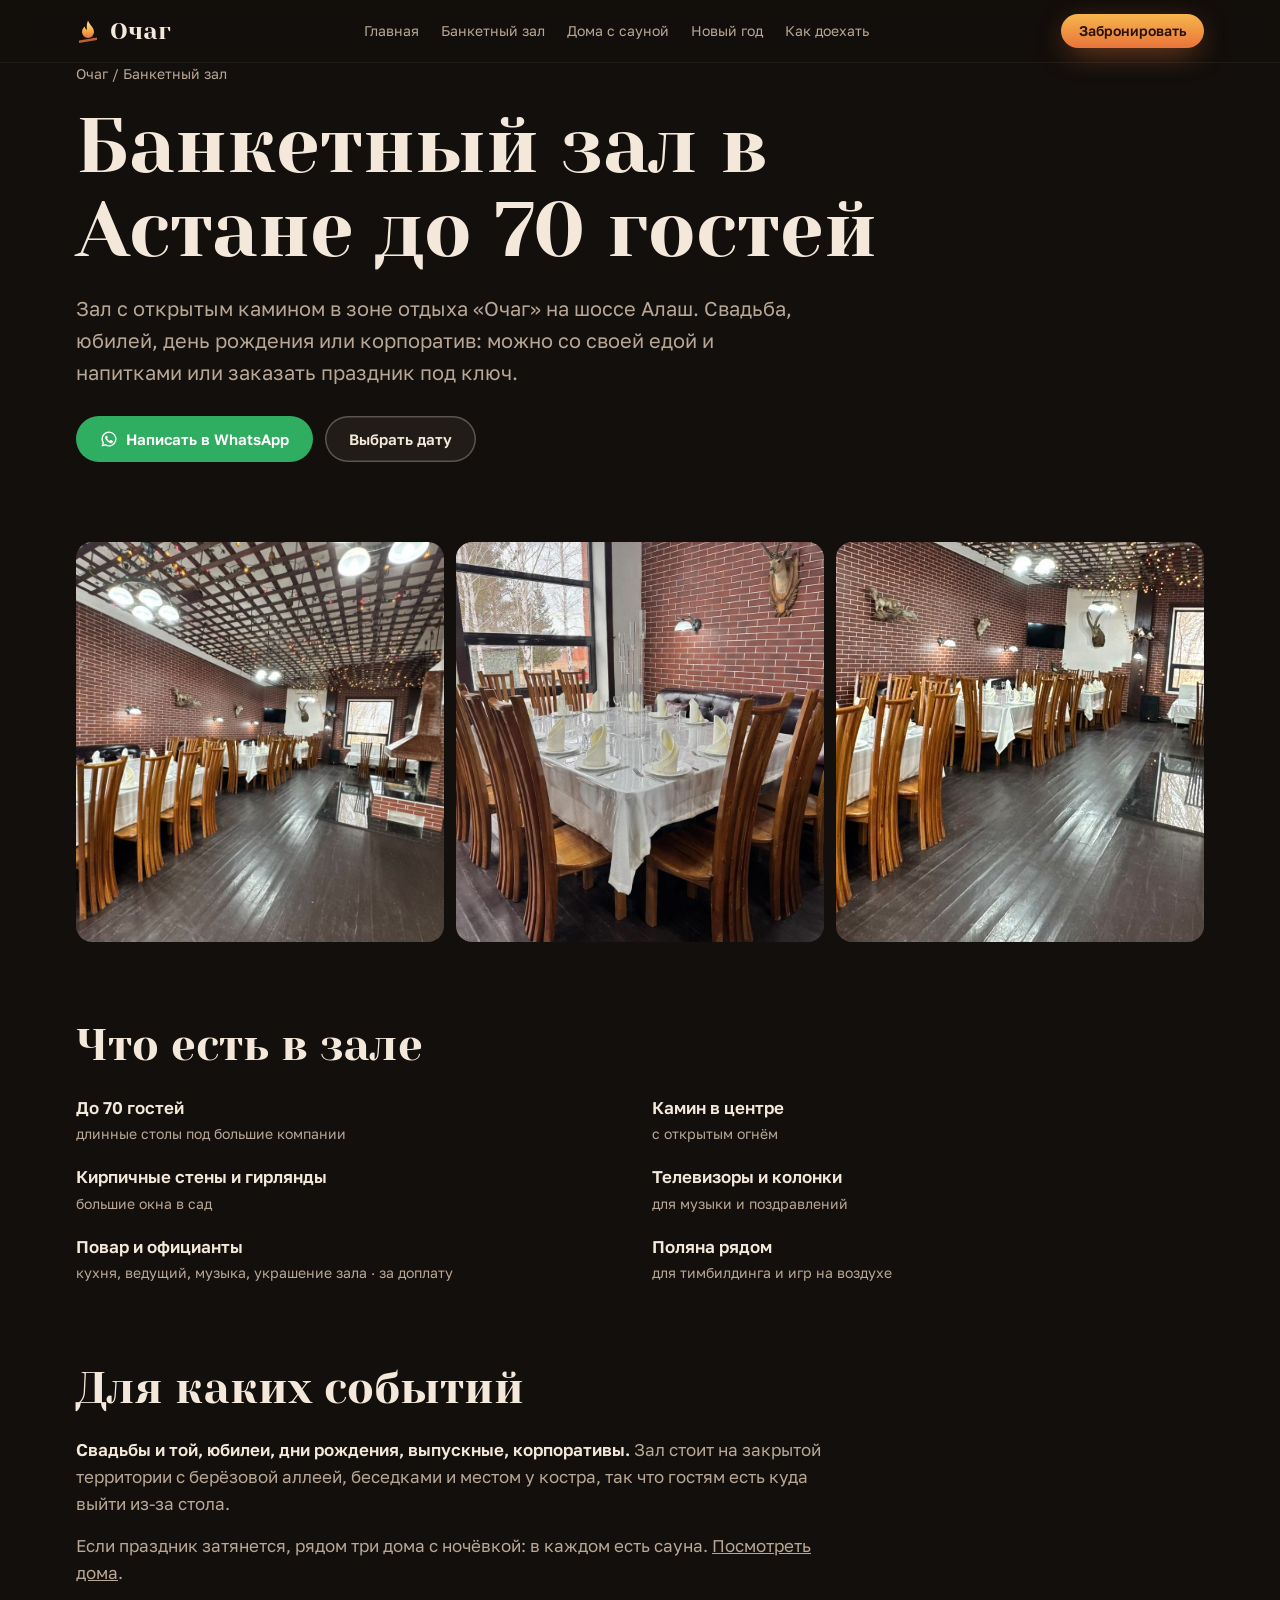
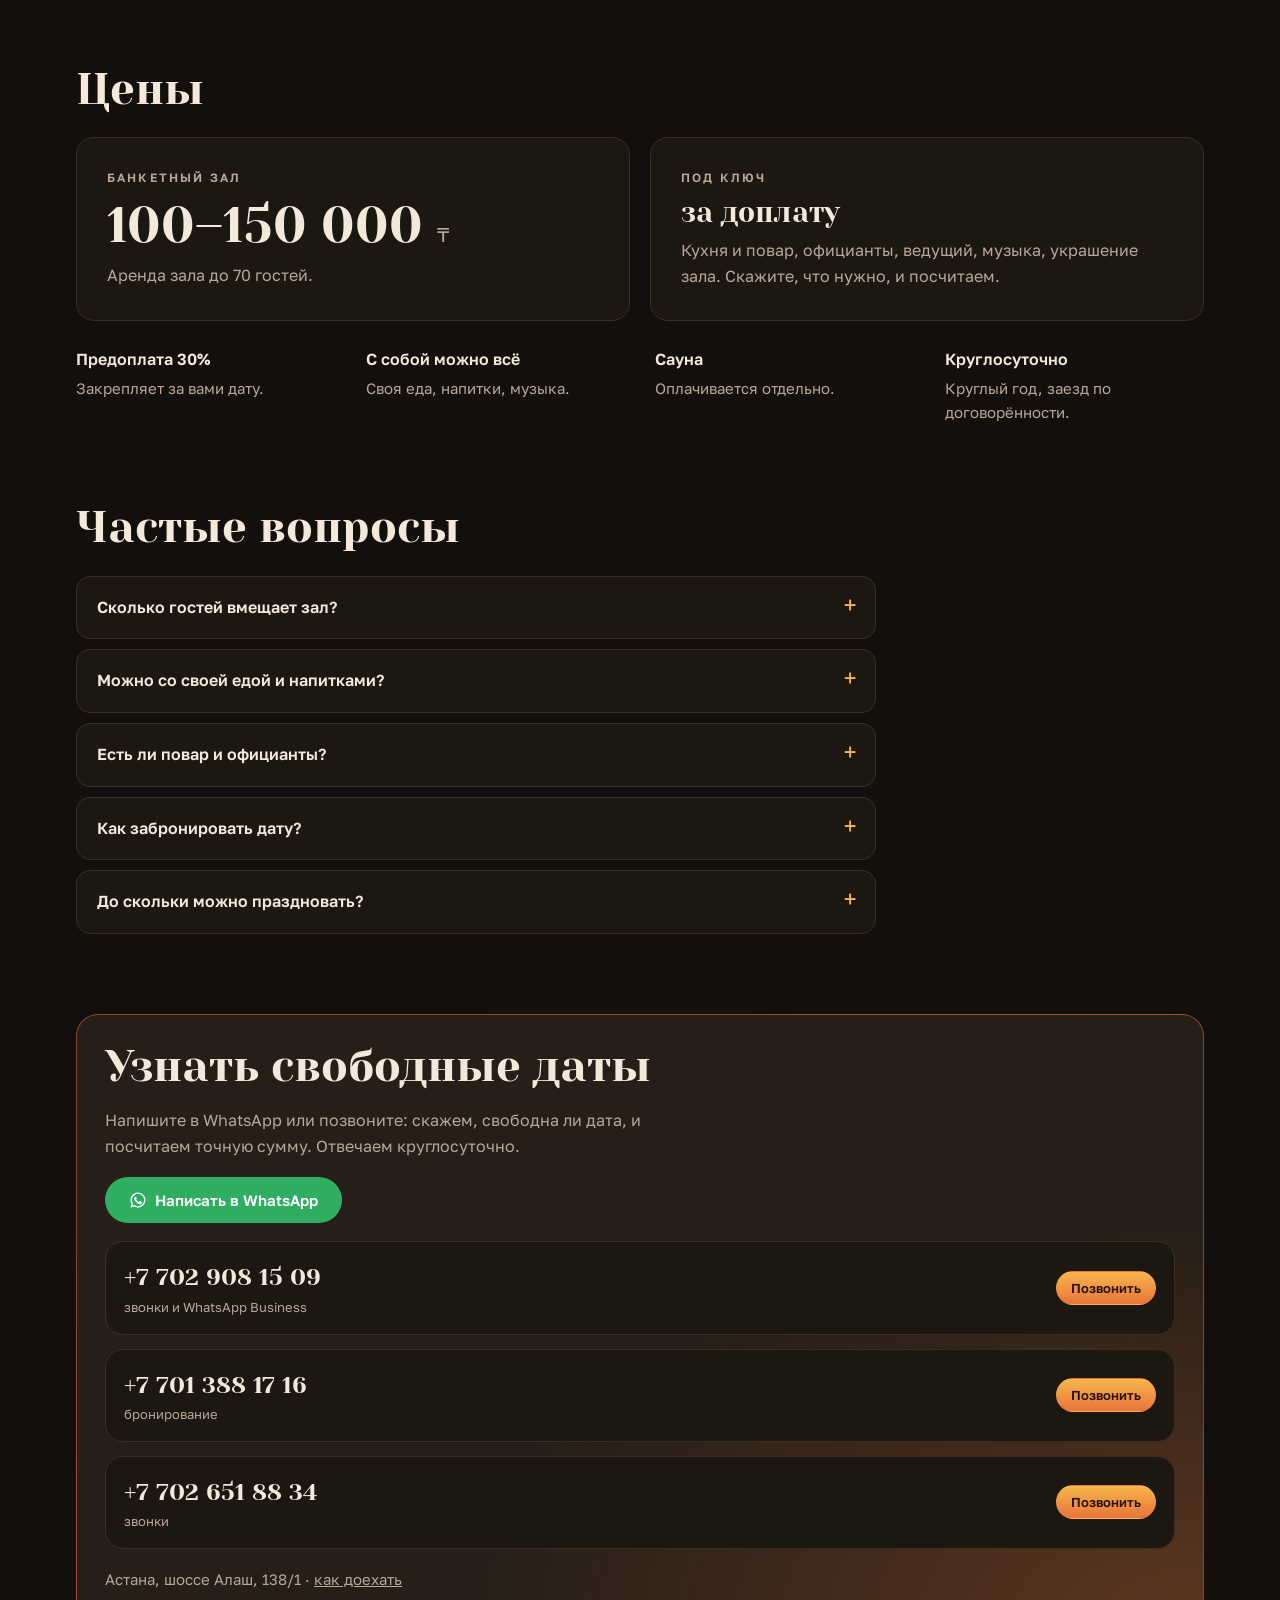
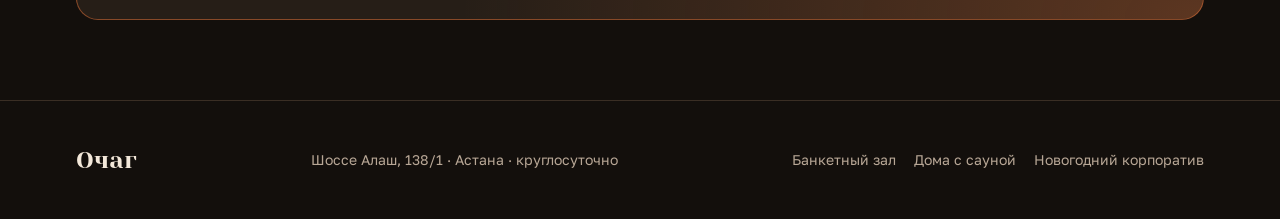
==== commit ba250a7f: "All three houses have a sauna: update chips, FAQ and descriptions Co-Authored-By: Claude Fable 5.2 <" ====
--- a/banketnyi-zal/index.html
+++ b/banketnyi-zal/index.html
@@ -2,6 +2,7 @@
 <html lang="ru">
 <head>
 <meta charset="utf-8">
+<script>if(location.protocol==="http:"&&location.hostname.indexOf("ochag-astana.asia")>-1)location.replace("https://ochag-astana.asia"+location.pathname+location.search+location.hash);</script>
 <meta name="viewport" content="width=device-width, initial-scale=1, viewport-fit=cover">
 <title>Банкетный зал в Астане до 70 гостей — аренда | Очаг</title>
 <meta name="description" content="Банкетный зал с камином в зоне отдыха «Очаг», Астана, шоссе Алаш 138/1. До 70 гостей, аренда 100–150 000 ₸, можно со своей едой или под ключ. Круглосуточно.">
@@ -54,7 +55,7 @@
   </div></section>
   <section><div class="wrap"><div class="lp-pics"><img src="/img/hall.jpg" alt="Банкетный зал «Очага» с камином и гирляндами" loading="lazy"><img src="/img/hall-window.jpg" alt="Столы у больших окон банкетного зала" loading="lazy"><img src="/img/hall-pano.jpg" alt="Панорама банкетного зала: столы вдоль кирпичных стен" loading="lazy"></div></div></section>
   <section><div class="wrap"><h2>Что есть в зале</h2><ul class="feat"><li><b>До 70 гостей</b><span>длинные столы под большие компании</span></li><li><b>Камин в центре</b><span>с открытым огнём</span></li><li><b>Кирпичные стены и гирлянды</b><span>большие окна в сад</span></li><li><b>Телевизоры и колонки</b><span>для музыки и поздравлений</span></li><li><b>Повар и официанты</b><span>кухня, ведущий, музыка, украшение зала · за доплату</span></li><li><b>Поляна рядом</b><span>для тимбилдинга и игр на воздухе</span></li></ul></div></section>
-  <section><div class="wrap"><h2>Для каких событий</h2><div class="lp-text"><p><b>Свадьбы и той, юбилеи, дни рождения, выпускные, корпоративы.</b> Зал стоит на закрытой территории с берёзовой аллеей, беседками и местом у костра, так что гостям есть куда выйти из-за стола.</p><p>Если праздник затянется, рядом три дома с ночёвкой: в Охотничьем и Белом есть сауна. <a href="/doma-s-saunoi/">Посмотреть дома</a>.</p></div></div></section>
+  <section><div class="wrap"><h2>Для каких событий</h2><div class="lp-text"><p><b>Свадьбы и той, юбилеи, дни рождения, выпускные, корпоративы.</b> Зал стоит на закрытой территории с берёзовой аллеей, беседками и местом у костра, так что гостям есть куда выйти из-за стола.</p><p>Если праздник затянется, рядом три дома с ночёвкой: в каждом есть сауна. <a href="/doma-s-saunoi/">Посмотреть дома</a>.</p></div></div></section>
   <section><div class="wrap"><h2>Цены</h2><div class="prices"><div class="price reveal"><span class="eyebrow" style="color:var(--muted)">Банкетный зал</span><div class="num"><span data-cms="price_hall">100–150 000</span> <small>₸</small></div><p>Аренда зала до 70 гостей.</p></div><div class="price reveal"><span class="eyebrow" style="color:var(--muted)">Под ключ</span><div class="num" style="font-size:28px">за доплату</div><p>Кухня и повар, официанты, ведущий, музыка, украшение зала. Скажите, что нужно, и посчитаем.</p></div></div><div class="notes"><div><b>Предоплата 30%</b><span>Закрепляет за вами дату.</span></div><div><b>С собой можно всё</b><span>Своя еда, напитки, музыка.</span></div><div><b>Сауна</b><span>Оплачивается отдельно.</span></div><div><b>Круглосуточно</b><span>Круглый год, заезд по договорённости.</span></div></div></div></section>
 
   <section><div class="wrap"><h2>Частые вопросы</h2><div class="faq"><details><summary>Сколько гостей вмещает зал?</summary><p>До 70 гостей.</p></details><details><summary>Можно со своей едой и напитками?</summary><p>Да, с собой можно всё: еду, напитки, музыку.</p></details><details><summary>Есть ли повар и официанты?</summary><p>Да. Кухня, повар, официанты, ведущий, музыка и украшение зала заказываются за доплату.</p></details><details><summary>Как забронировать дату?</summary><p>Напишите в WhatsApp или позвоните. Дату закрепляет предоплата 30%.</p></details><details><summary>До скольки можно праздновать?</summary><p>Работаем круглосуточно, время обсуждается при бронировании.</p></details></div></div></section>
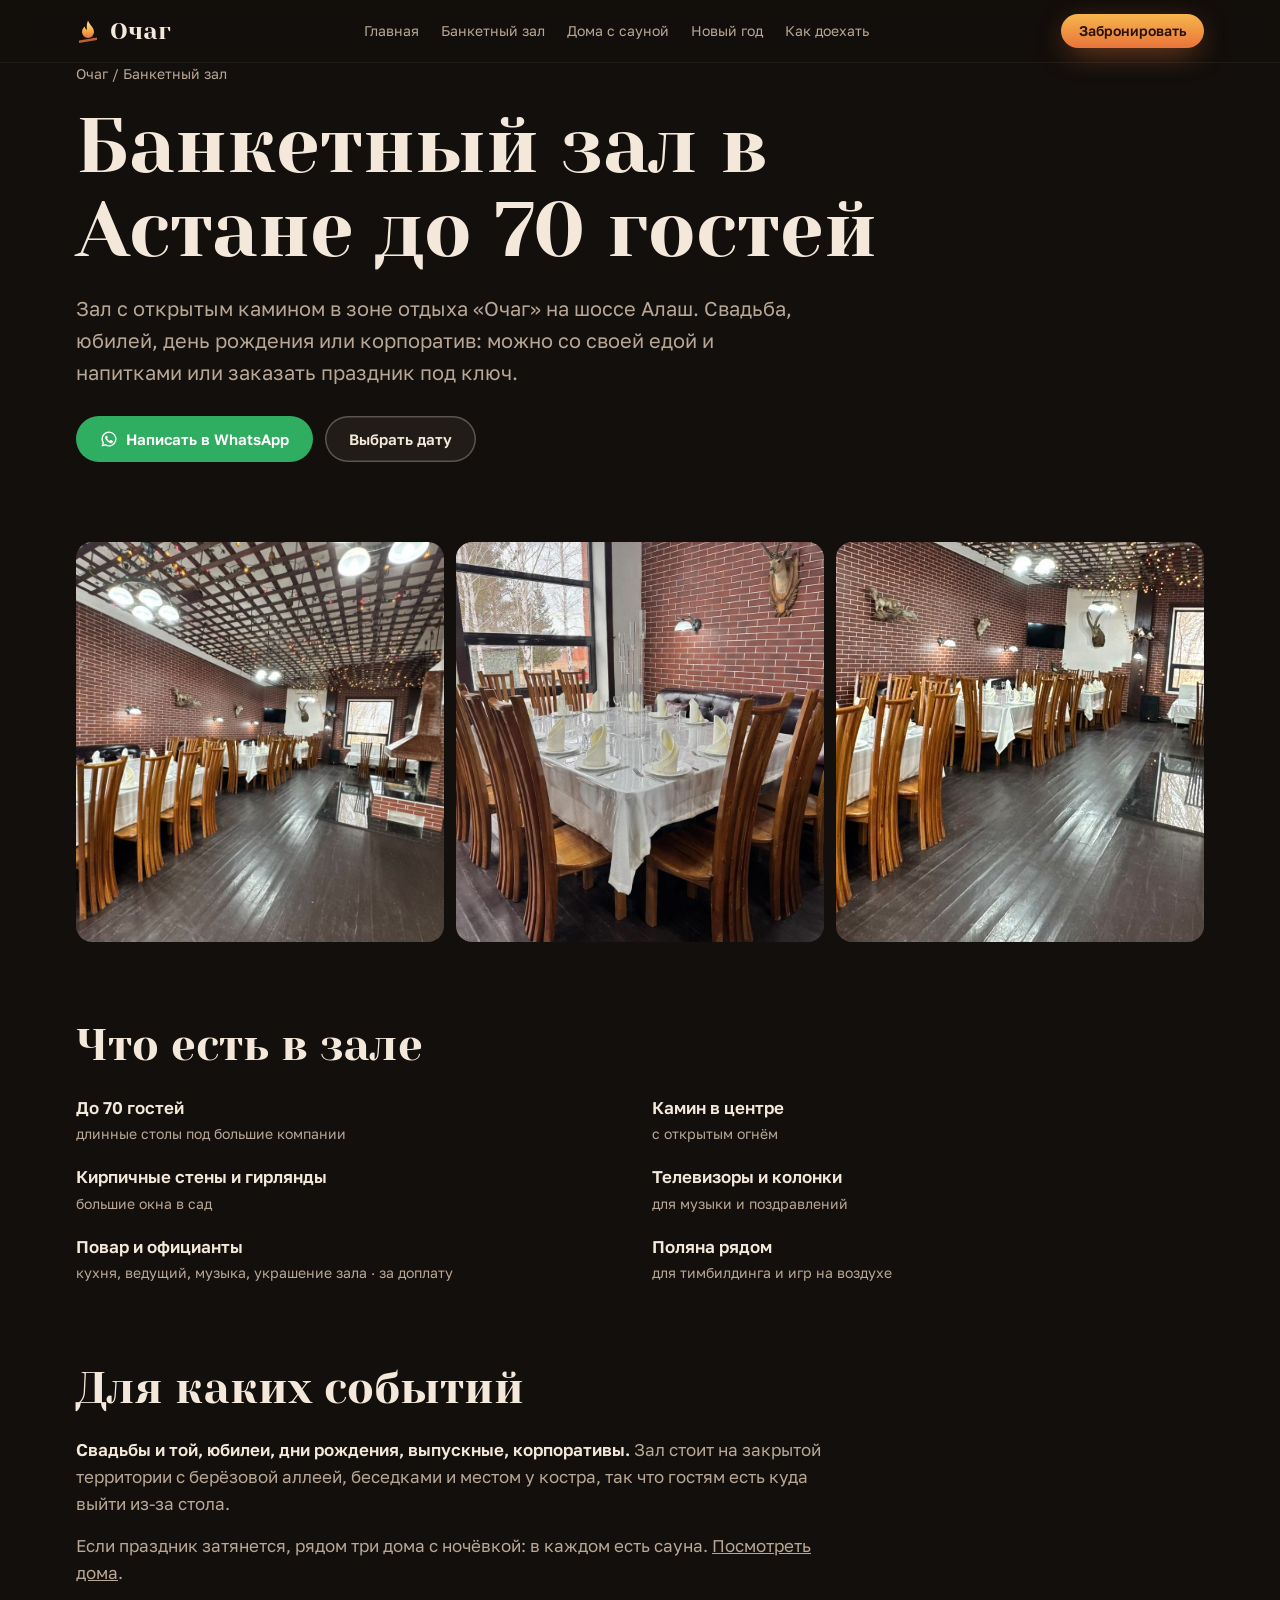
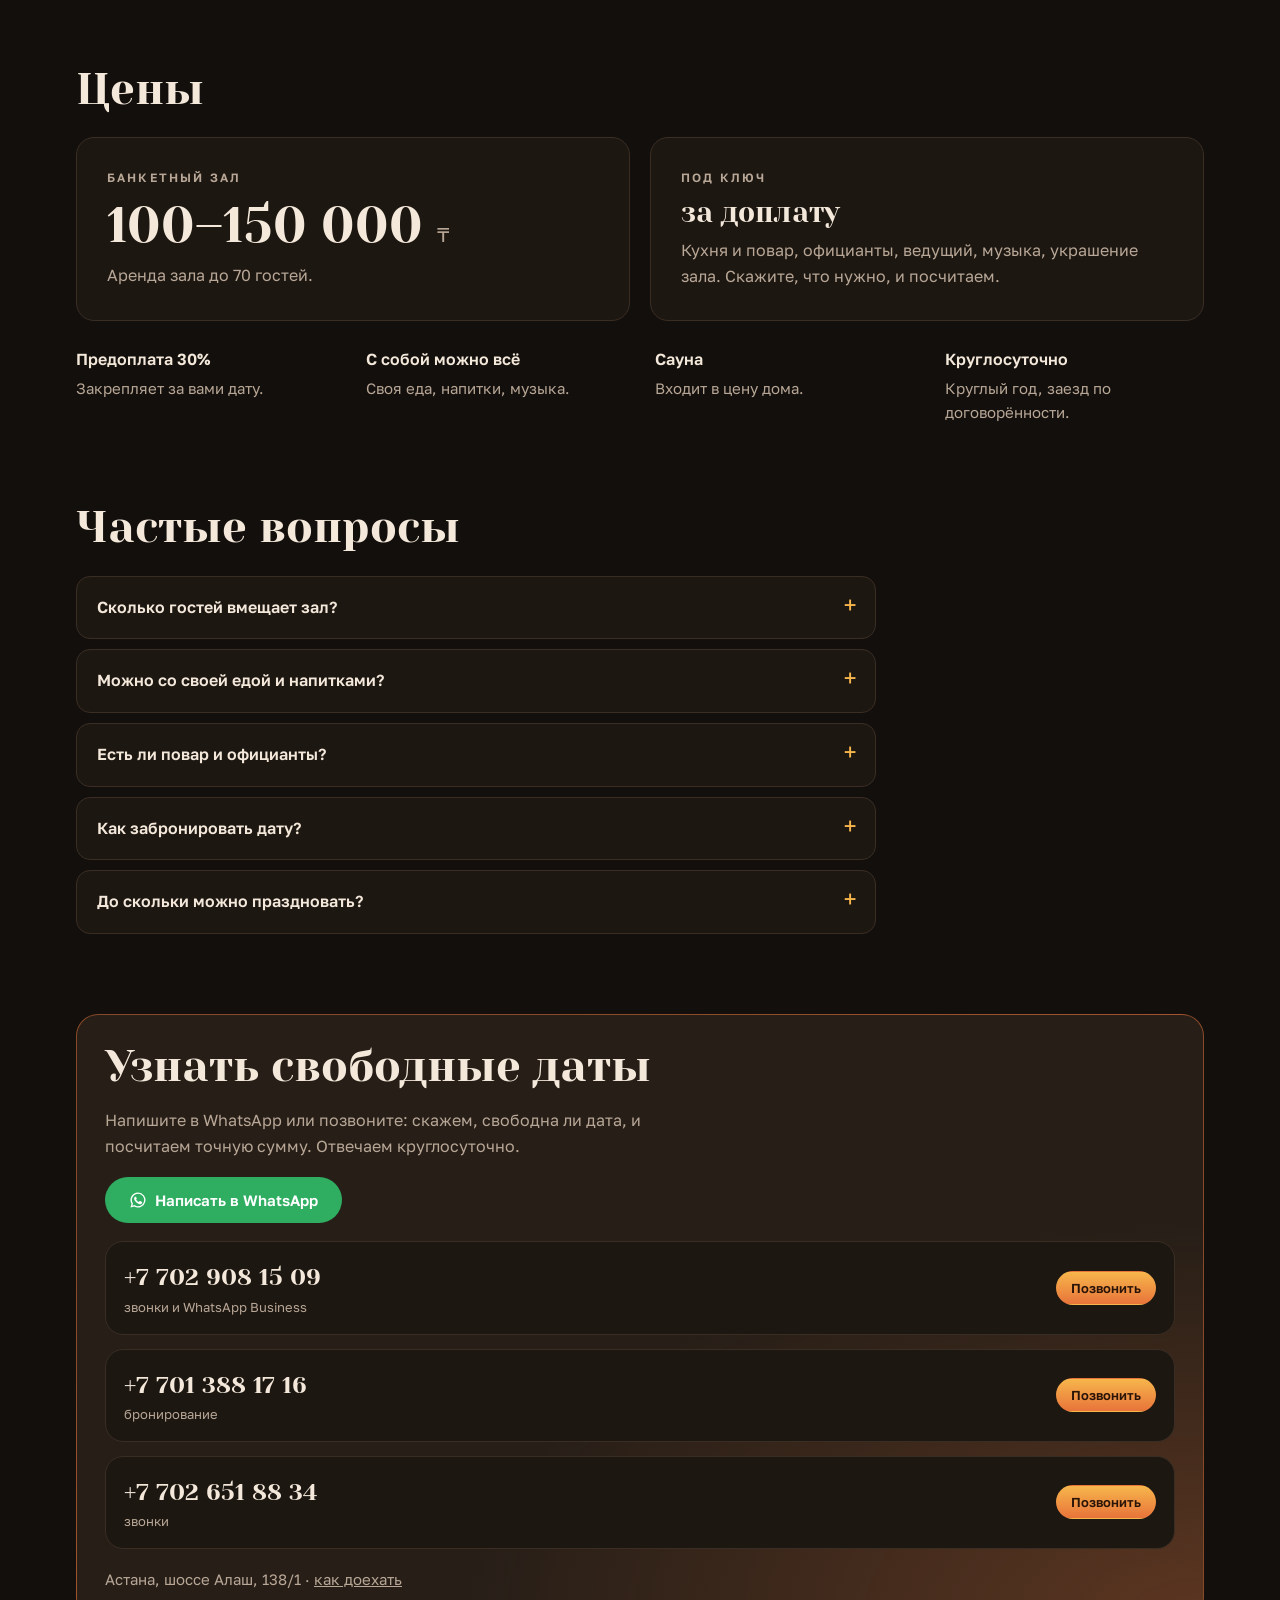
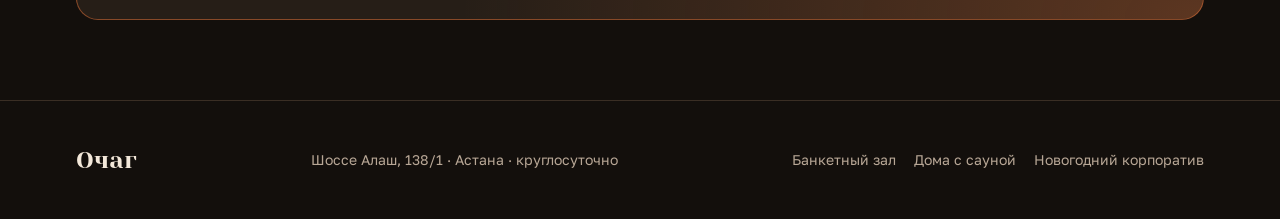
==== commit 99d94a5b: "Sauna is included in the house price Co-Authored-By: Claude Fable 5.2 <noreply@anthropic.com> Claude" ====
--- a/banketnyi-zal/index.html
+++ b/banketnyi-zal/index.html
@@ -56,7 +56,7 @@
   <section><div class="wrap"><div class="lp-pics"><img src="/img/hall.jpg" alt="Банкетный зал «Очага» с камином и гирляндами" loading="lazy"><img src="/img/hall-window.jpg" alt="Столы у больших окон банкетного зала" loading="lazy"><img src="/img/hall-pano.jpg" alt="Панорама банкетного зала: столы вдоль кирпичных стен" loading="lazy"></div></div></section>
   <section><div class="wrap"><h2>Что есть в зале</h2><ul class="feat"><li><b>До 70 гостей</b><span>длинные столы под большие компании</span></li><li><b>Камин в центре</b><span>с открытым огнём</span></li><li><b>Кирпичные стены и гирлянды</b><span>большие окна в сад</span></li><li><b>Телевизоры и колонки</b><span>для музыки и поздравлений</span></li><li><b>Повар и официанты</b><span>кухня, ведущий, музыка, украшение зала · за доплату</span></li><li><b>Поляна рядом</b><span>для тимбилдинга и игр на воздухе</span></li></ul></div></section>
   <section><div class="wrap"><h2>Для каких событий</h2><div class="lp-text"><p><b>Свадьбы и той, юбилеи, дни рождения, выпускные, корпоративы.</b> Зал стоит на закрытой территории с берёзовой аллеей, беседками и местом у костра, так что гостям есть куда выйти из-за стола.</p><p>Если праздник затянется, рядом три дома с ночёвкой: в каждом есть сауна. <a href="/doma-s-saunoi/">Посмотреть дома</a>.</p></div></div></section>
-  <section><div class="wrap"><h2>Цены</h2><div class="prices"><div class="price reveal"><span class="eyebrow" style="color:var(--muted)">Банкетный зал</span><div class="num"><span data-cms="price_hall">100–150 000</span> <small>₸</small></div><p>Аренда зала до 70 гостей.</p></div><div class="price reveal"><span class="eyebrow" style="color:var(--muted)">Под ключ</span><div class="num" style="font-size:28px">за доплату</div><p>Кухня и повар, официанты, ведущий, музыка, украшение зала. Скажите, что нужно, и посчитаем.</p></div></div><div class="notes"><div><b>Предоплата 30%</b><span>Закрепляет за вами дату.</span></div><div><b>С собой можно всё</b><span>Своя еда, напитки, музыка.</span></div><div><b>Сауна</b><span>Оплачивается отдельно.</span></div><div><b>Круглосуточно</b><span>Круглый год, заезд по договорённости.</span></div></div></div></section>
+  <section><div class="wrap"><h2>Цены</h2><div class="prices"><div class="price reveal"><span class="eyebrow" style="color:var(--muted)">Банкетный зал</span><div class="num"><span data-cms="price_hall">100–150 000</span> <small>₸</small></div><p>Аренда зала до 70 гостей.</p></div><div class="price reveal"><span class="eyebrow" style="color:var(--muted)">Под ключ</span><div class="num" style="font-size:28px">за доплату</div><p>Кухня и повар, официанты, ведущий, музыка, украшение зала. Скажите, что нужно, и посчитаем.</p></div></div><div class="notes"><div><b>Предоплата 30%</b><span>Закрепляет за вами дату.</span></div><div><b>С собой можно всё</b><span>Своя еда, напитки, музыка.</span></div><div><b>Сауна</b><span>Входит в цену дома.</span></div><div><b>Круглосуточно</b><span>Круглый год, заезд по договорённости.</span></div></div></div></section>
 
   <section><div class="wrap"><h2>Частые вопросы</h2><div class="faq"><details><summary>Сколько гостей вмещает зал?</summary><p>До 70 гостей.</p></details><details><summary>Можно со своей едой и напитками?</summary><p>Да, с собой можно всё: еду, напитки, музыку.</p></details><details><summary>Есть ли повар и официанты?</summary><p>Да. Кухня, повар, официанты, ведущий, музыка и украшение зала заказываются за доплату.</p></details><details><summary>Как забронировать дату?</summary><p>Напишите в WhatsApp или позвоните. Дату закрепляет предоплата 30%.</p></details><details><summary>До скольки можно праздновать?</summary><p>Работаем круглосуточно, время обсуждается при бронировании.</p></details></div></div></section>
   <section><div class="wrap"><div class="lp-cta">
